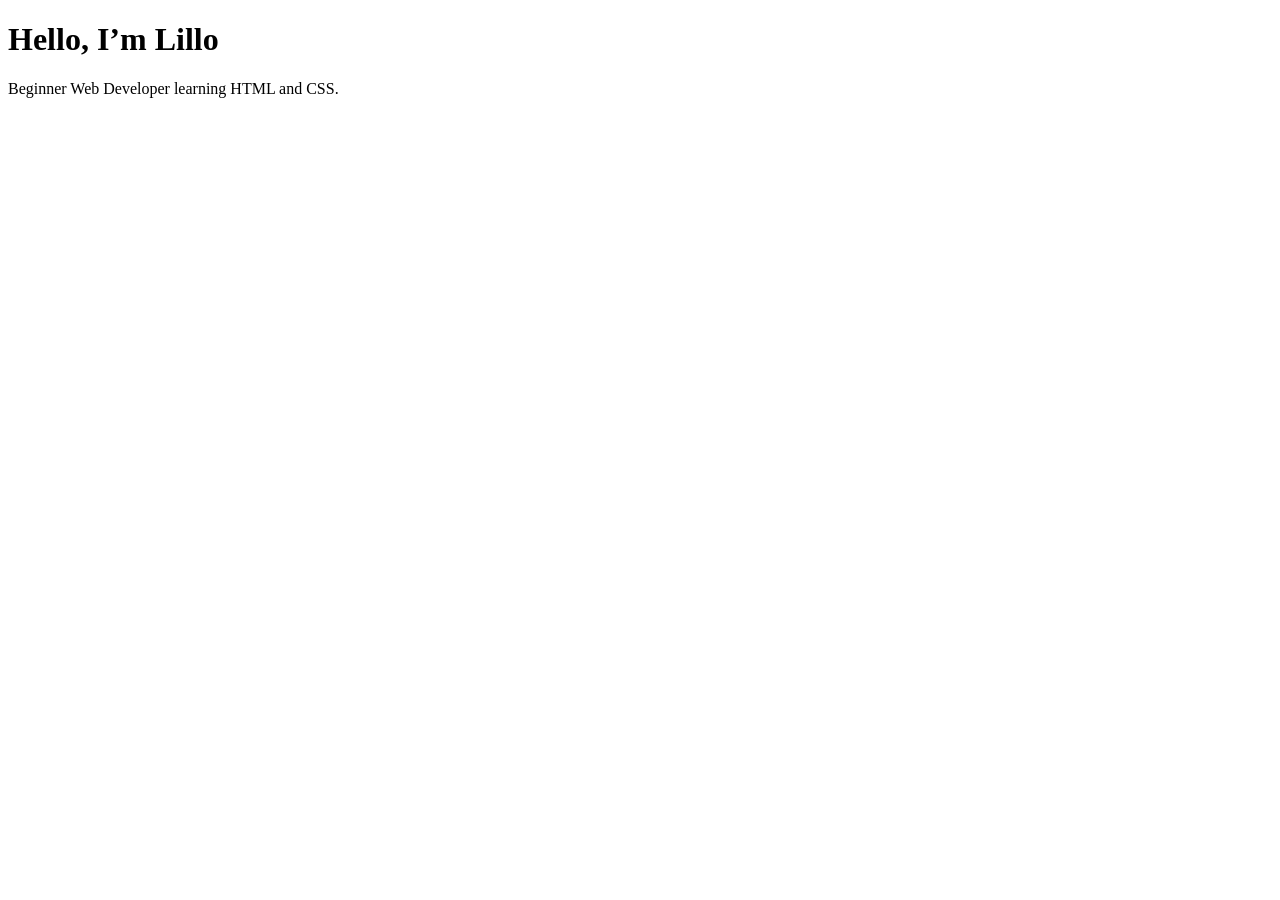
==== index.html @ 6bd08ef8 "Create index.html" ====
<!DOCTYPE html>
<html lang="en">
<head>
  <meta charset="UTF-8">
  <title>Lillo Nombida | Portfolio</title>
</head>
<body>
  <h1>Hello, I’m Lillo</h1>
  <p>Beginner Web Developer learning HTML and CSS.</p>
</body>
</html>
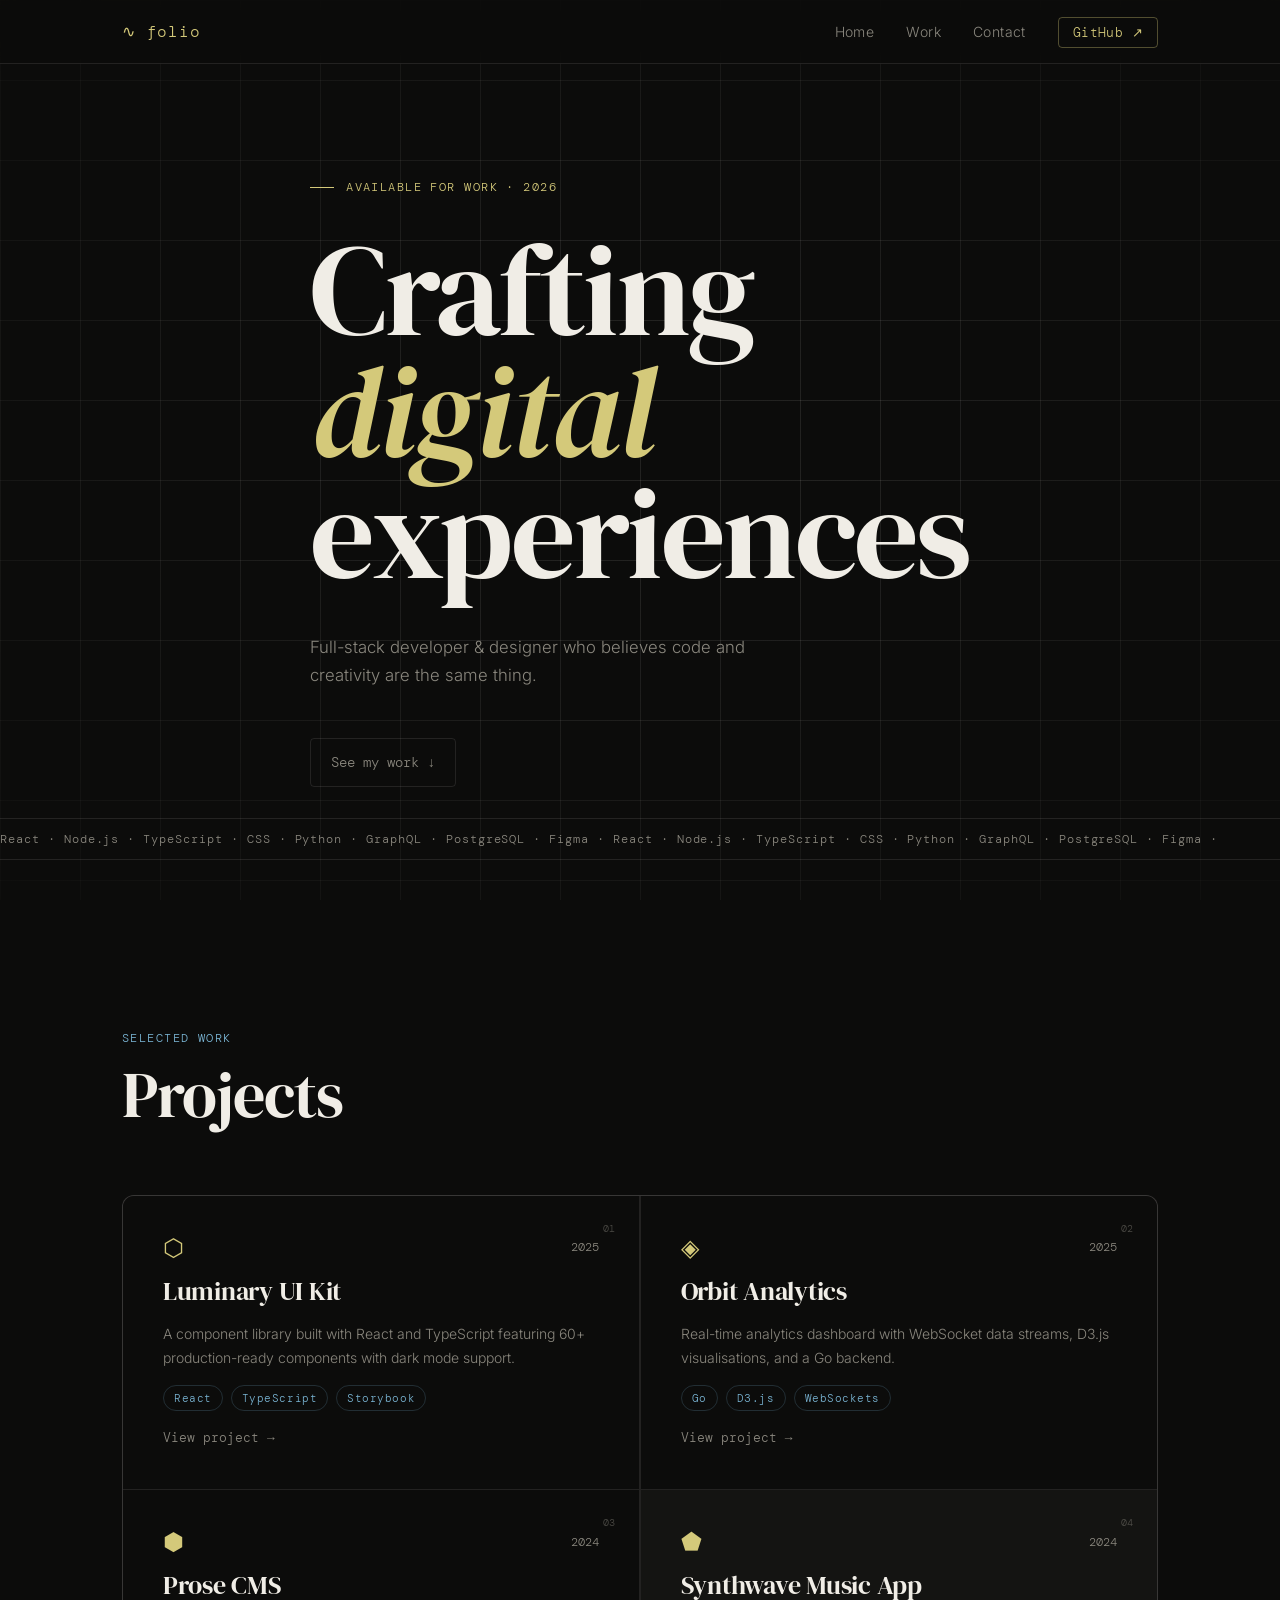
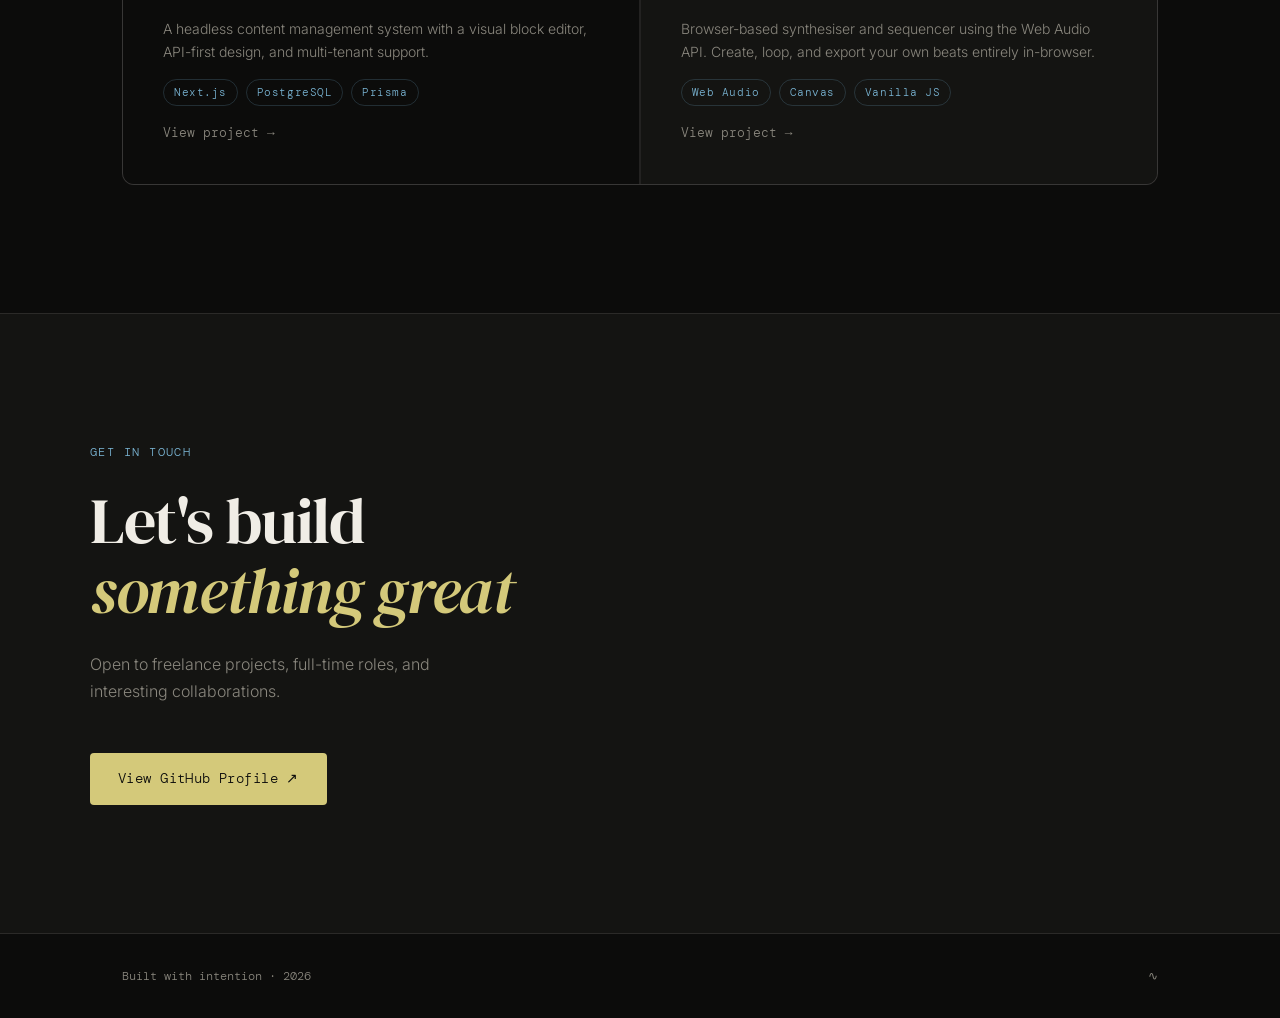
==== commit a0104be4: "Add files via upload" ====
--- a/index.html
+++ b/index.html
@@ -1,11 +1,127 @@
 <!DOCTYPE html>
 <html lang="en">
 <head>
-  <meta charset="UTF-8">
-  <title>Lillo Nombida | Portfolio</title>
+  <meta charset="UTF-8" />
+  <meta name="viewport" content="width=device-width, initial-scale=1.0" />
+  <title>Dev Portfolio</title>
+  <link rel="stylesheet" href="style.css" />
+  <link rel="preconnect" href="https://fonts.googleapis.com" />
+  <link rel="preconnect" href="https://fonts.gstatic.com" crossorigin />
+  <link href="https://fonts.googleapis.com/css2?family=DM+Serif+Display:ital@0;1&family=DM+Mono:wght@400;500&family=Inter:wght@300;400;500&display=swap" rel="stylesheet" />
 </head>
 <body>
-  <h1>Hello, I’m Lillo</h1>
-  <p>Beginner Web Developer learning HTML and CSS.</p>
+
+  <!-- NAVBAR -->
+  <nav id="navbar">
+    <div class="nav-inner">
+      <span class="nav-logo">∿ folio</span>
+      <ul class="nav-links">
+        <li><a href="#welcome-section">Home</a></li>
+        <li><a href="#project-section">Work</a></li>
+        <li><a href="#contact-section">Contact</a></li>
+        <li>
+          <a id="profile-link" href="https://github.com" target="_blank" rel="noopener noreferrer" class="nav-cta">GitHub ↗</a>
+        </li>
+      </ul>
+    </div>
+  </nav>
+
+  <!-- WELCOME SECTION -->
+  <section id="welcome-section">
+    <div class="welcome-inner">
+      <div class="welcome-label">Available for work · 2026</div>
+      <h1>
+        Crafting<br />
+        <em>digital</em><br />
+        experiences
+      </h1>
+      <p class="welcome-sub">Full-stack developer & designer who believes code and creativity are the same thing.</p>
+      <a href="#project-section" class="scroll-cta">See my work <span class="arrow">↓</span></a>
+    </div>
+    <div class="welcome-marquee" aria-hidden="true">
+      <span>React · Node.js · TypeScript · CSS · Python · GraphQL · PostgreSQL · Figma · React · Node.js · TypeScript · CSS · Python · GraphQL · PostgreSQL · Figma ·</span>
+    </div>
+  </section>
+
+  <!-- PROJECTS SECTION -->
+  <section id="project-section">
+    <div class="section-header">
+      <span class="section-label">Selected Work</span>
+      <h2>Projects</h2>
+    </div>
+
+    <div class="projects-grid">
+
+      <a href="https://github.com" target="_blank" rel="noopener noreferrer" class="project-tile" data-index="01">
+        <div class="project-tile-top">
+          <div class="project-icon">⬡</div>
+          <span class="project-year">2025</span>
+        </div>
+        <h3 class="project-title">Luminary UI Kit</h3>
+        <p class="project-desc">A component library built with React and TypeScript featuring 60+ production-ready components with dark mode support.</p>
+        <div class="project-tags">
+          <span>React</span><span>TypeScript</span><span>Storybook</span>
+        </div>
+        <span class="project-link">View project →</span>
+      </a>
+
+      <a href="https://github.com" target="_blank" rel="noopener noreferrer" class="project-tile" data-index="02">
+        <div class="project-tile-top">
+          <div class="project-icon">◈</div>
+          <span class="project-year">2025</span>
+        </div>
+        <h3 class="project-title">Orbit Analytics</h3>
+        <p class="project-desc">Real-time analytics dashboard with WebSocket data streams, D3.js visualisations, and a Go backend.</p>
+        <div class="project-tags">
+          <span>Go</span><span>D3.js</span><span>WebSockets</span>
+        </div>
+        <span class="project-link">View project →</span>
+      </a>
+
+      <a href="https://github.com" target="_blank" rel="noopener noreferrer" class="project-tile" data-index="03">
+        <div class="project-tile-top">
+          <div class="project-icon">⬢</div>
+          <span class="project-year">2024</span>
+        </div>
+        <h3 class="project-title">Prose CMS</h3>
+        <p class="project-desc">A headless content management system with a visual block editor, API-first design, and multi-tenant support.</p>
+        <div class="project-tags">
+          <span>Next.js</span><span>PostgreSQL</span><span>Prisma</span>
+        </div>
+        <span class="project-link">View project →</span>
+      </a>
+
+      <a href="https://github.com" target="_blank" rel="noopener noreferrer" class="project-tile featured" data-index="04">
+        <div class="project-tile-top">
+          <div class="project-icon">⬟</div>
+          <span class="project-year">2024</span>
+        </div>
+        <h3 class="project-title">Synthwave Music App</h3>
+        <p class="project-desc">Browser-based synthesiser and sequencer using the Web Audio API. Create, loop, and export your own beats entirely in-browser.</p>
+        <div class="project-tags">
+          <span>Web Audio</span><span>Canvas</span><span>Vanilla JS</span>
+        </div>
+        <span class="project-link">View project →</span>
+      </a>
+
+    </div>
+  </section>
+
+  <!-- CONTACT SECTION -->
+  <section id="contact-section">
+    <div class="contact-inner">
+      <span class="section-label">Get in touch</span>
+      <h2>Let's build<br /><em>something great</em></h2>
+      <p>Open to freelance projects, full-time roles, and interesting collaborations.</p>
+      <a id="profile-link-contact" href="https://github.com" target="_blank" rel="noopener noreferrer" class="contact-btn">View GitHub Profile ↗</a>
+    </div>
+  </section>
+
+  <footer>
+    <span>Built with intention · 2026</span>
+    <span>∿</span>
+  </footer>
+
+  <script src="script.js"></script>
 </body>
 </html>
--- a/style.css
+++ b/style.css
@@ -0,0 +1,495 @@
+/* =============================================
+   RESET & BASE
+   ============================================= */
+*, *::before, *::after {
+  box-sizing: border-box;
+  margin: 0;
+  padding: 0;
+}
+
+:root {
+  --bg: #0c0c0b;
+  --bg2: #141412;
+  --bg3: #1c1c19;
+  --text: #f0ede6;
+  --text-muted: #8a877e;
+  --accent: #d4c97a;
+  --accent2: #7ab5d4;
+  --border: rgba(240, 237, 230, 0.1);
+  --font-display: 'DM Serif Display', Georgia, serif;
+  --font-body: 'Inter', sans-serif;
+  --font-mono: 'DM Mono', monospace;
+  --nav-h: 64px;
+  --radius: 4px;
+  --radius-lg: 12px;
+  --transition: 0.25s cubic-bezier(0.4, 0, 0.2, 1);
+}
+
+html {
+  scroll-behavior: smooth;
+  font-size: 16px;
+}
+
+body {
+  background: var(--bg);
+  color: var(--text);
+  font-family: var(--font-body);
+  font-weight: 300;
+  line-height: 1.7;
+  overflow-x: hidden;
+}
+
+/* =============================================
+   NAVBAR
+   ============================================= */
+#navbar {
+  position: fixed;
+  top: 0;
+  left: 0;
+  right: 0;
+  z-index: 100;
+  height: var(--nav-h);
+  background: rgba(12, 12, 11, 0.85);
+  backdrop-filter: blur(12px);
+  -webkit-backdrop-filter: blur(12px);
+  border-bottom: 1px solid var(--border);
+}
+
+.nav-inner {
+  max-width: 1100px;
+  margin: 0 auto;
+  height: 100%;
+  padding: 0 2rem;
+  display: flex;
+  align-items: center;
+  justify-content: space-between;
+}
+
+.nav-logo {
+  font-family: var(--font-mono);
+  font-size: 1rem;
+  color: var(--accent);
+  letter-spacing: 0.05em;
+}
+
+.nav-links {
+  list-style: none;
+  display: flex;
+  align-items: center;
+  gap: 2rem;
+}
+
+.nav-links a {
+  color: var(--text-muted);
+  text-decoration: none;
+  font-size: 0.875rem;
+  letter-spacing: 0.03em;
+  transition: color var(--transition);
+}
+
+.nav-links a:hover {
+  color: var(--text);
+}
+
+.nav-cta {
+  font-family: var(--font-mono);
+  font-size: 0.8rem !important;
+  color: var(--accent) !important;
+  border: 1px solid rgba(212, 201, 122, 0.35);
+  padding: 6px 14px;
+  border-radius: var(--radius);
+  transition: background var(--transition), color var(--transition) !important;
+}
+
+.nav-cta:hover {
+  background: rgba(212, 201, 122, 0.1);
+  color: var(--accent) !important;
+}
+
+/* =============================================
+   WELCOME SECTION
+   ============================================= */
+#welcome-section {
+  min-height: 100vh;
+  height: 100vh;
+  display: flex;
+  flex-direction: column;
+  justify-content: center;
+  position: relative;
+  overflow: hidden;
+  padding-top: var(--nav-h);
+}
+
+/* Subtle grid background */
+#welcome-section::before {
+  content: '';
+  position: absolute;
+  inset: 0;
+  background-image:
+    linear-gradient(var(--border) 1px, transparent 1px),
+    linear-gradient(90deg, var(--border) 1px, transparent 1px);
+  background-size: 80px 80px;
+  mask-image: radial-gradient(ellipse 80% 80% at 50% 50%, black 20%, transparent 100%);
+  pointer-events: none;
+}
+
+.welcome-inner {
+  max-width: 1100px;
+  margin: 0 auto;
+  padding: 0 2rem;
+  position: relative;
+  z-index: 1;
+}
+
+.welcome-label {
+  font-family: var(--font-mono);
+  font-size: 0.75rem;
+  color: var(--accent);
+  letter-spacing: 0.12em;
+  text-transform: uppercase;
+  margin-bottom: 2rem;
+  display: flex;
+  align-items: center;
+  gap: 0.75rem;
+}
+
+.welcome-label::before {
+  content: '';
+  display: inline-block;
+  width: 24px;
+  height: 1px;
+  background: var(--accent);
+}
+
+#welcome-section h1 {
+  font-family: var(--font-display);
+  font-size: clamp(4rem, 10vw, 9rem);
+  line-height: 0.95;
+  font-weight: 400;
+  letter-spacing: -0.02em;
+  color: var(--text);
+  margin-bottom: 2.5rem;
+}
+
+#welcome-section h1 em {
+  font-style: italic;
+  color: var(--accent);
+}
+
+.welcome-sub {
+  max-width: 480px;
+  font-size: 1.05rem;
+  color: var(--text-muted);
+  line-height: 1.65;
+  margin-bottom: 3rem;
+}
+
+.scroll-cta {
+  display: inline-flex;
+  align-items: center;
+  gap: 0.5rem;
+  font-family: var(--font-mono);
+  font-size: 0.85rem;
+  color: var(--text-muted);
+  text-decoration: none;
+  border: 1px solid var(--border);
+  padding: 12px 20px;
+  border-radius: var(--radius);
+  transition: color var(--transition), border-color var(--transition);
+}
+
+.scroll-cta:hover {
+  color: var(--text);
+  border-color: rgba(240, 237, 230, 0.25);
+}
+
+.scroll-cta .arrow {
+  animation: bob 1.8s ease-in-out infinite;
+}
+
+@keyframes bob {
+  0%, 100% { transform: translateY(0); }
+  50% { transform: translateY(4px); }
+}
+
+/* Marquee */
+.welcome-marquee {
+  position: absolute;
+  bottom: 2.5rem;
+  left: 0;
+  right: 0;
+  overflow: hidden;
+  border-top: 1px solid var(--border);
+  border-bottom: 1px solid var(--border);
+  padding: 10px 0;
+}
+
+.welcome-marquee span {
+  display: block;
+  white-space: nowrap;
+  font-family: var(--font-mono);
+  font-size: 0.75rem;
+  color: var(--text-muted);
+  letter-spacing: 0.08em;
+  animation: marquee 28s linear infinite;
+}
+
+@keyframes marquee {
+  0% { transform: translateX(0); }
+  100% { transform: translateX(-50%); }
+}
+
+/* =============================================
+   PROJECTS SECTION
+   ============================================= */
+#project-section {
+  padding: 8rem 2rem;
+  max-width: 1100px;
+  margin: 0 auto;
+}
+
+.section-header {
+  margin-bottom: 4rem;
+}
+
+.section-label {
+  font-family: var(--font-mono);
+  font-size: 0.75rem;
+  color: var(--accent2);
+  letter-spacing: 0.12em;
+  text-transform: uppercase;
+  display: block;
+  margin-bottom: 0.75rem;
+}
+
+.section-header h2,
+.contact-inner h2 {
+  font-family: var(--font-display);
+  font-size: clamp(2.5rem, 5vw, 4rem);
+  font-weight: 400;
+  line-height: 1.1;
+  letter-spacing: -0.02em;
+}
+
+.contact-inner h2 em {
+  font-style: italic;
+  color: var(--accent);
+}
+
+/* Projects grid */
+.projects-grid {
+  display: grid;
+  grid-template-columns: repeat(2, 1fr);
+  gap: 1.5px;
+  background: var(--border);
+  border: 1.5px solid var(--border);
+  border-radius: var(--radius-lg);
+  overflow: hidden;
+}
+
+.project-tile {
+  display: flex;
+  flex-direction: column;
+  gap: 1rem;
+  padding: 2.5rem;
+  background: var(--bg);
+  text-decoration: none;
+  color: var(--text);
+  position: relative;
+  transition: background var(--transition);
+  cursor: pointer;
+}
+
+.project-tile:hover {
+  background: var(--bg2);
+}
+
+.project-tile.featured {
+  background: var(--bg2);
+}
+
+.project-tile::before {
+  content: attr(data-index);
+  position: absolute;
+  top: 1.5rem;
+  right: 1.5rem;
+  font-family: var(--font-mono);
+  font-size: 0.65rem;
+  color: var(--text-muted);
+  opacity: 0.5;
+}
+
+.project-tile-top {
+  display: flex;
+  align-items: center;
+  justify-content: space-between;
+}
+
+.project-icon {
+  font-size: 1.5rem;
+  color: var(--accent);
+  line-height: 1;
+}
+
+.project-year {
+  font-family: var(--font-mono);
+  font-size: 0.72rem;
+  color: var(--text-muted);
+}
+
+.project-title {
+  font-family: var(--font-display);
+  font-size: 1.6rem;
+  font-weight: 400;
+  line-height: 1.2;
+  letter-spacing: -0.01em;
+}
+
+.project-desc {
+  font-size: 0.875rem;
+  color: var(--text-muted);
+  line-height: 1.65;
+  flex: 1;
+}
+
+.project-tags {
+  display: flex;
+  flex-wrap: wrap;
+  gap: 0.5rem;
+}
+
+.project-tags span {
+  font-family: var(--font-mono);
+  font-size: 0.68rem;
+  color: var(--accent2);
+  border: 1px solid rgba(122, 181, 212, 0.2);
+  padding: 3px 10px;
+  border-radius: 100px;
+  letter-spacing: 0.05em;
+}
+
+.project-link {
+  font-family: var(--font-mono);
+  font-size: 0.8rem;
+  color: var(--text-muted);
+  margin-top: auto;
+  transition: color var(--transition);
+}
+
+.project-tile:hover .project-link {
+  color: var(--accent);
+}
+
+/* =============================================
+   CONTACT SECTION
+   ============================================= */
+#contact-section {
+  background: var(--bg2);
+  border-top: 1px solid var(--border);
+  border-bottom: 1px solid var(--border);
+  padding: 8rem 2rem;
+}
+
+.contact-inner {
+  max-width: 1100px;
+  margin: 0 auto;
+}
+
+.contact-inner .section-label {
+  margin-bottom: 1.5rem;
+}
+
+.contact-inner h2 {
+  margin-bottom: 1.5rem;
+}
+
+.contact-inner p {
+  font-size: 1rem;
+  color: var(--text-muted);
+  max-width: 400px;
+  margin-bottom: 3rem;
+}
+
+.contact-btn {
+  display: inline-block;
+  font-family: var(--font-mono);
+  font-size: 0.875rem;
+  color: var(--bg);
+  background: var(--accent);
+  text-decoration: none;
+  padding: 14px 28px;
+  border-radius: var(--radius);
+  letter-spacing: 0.03em;
+  transition: opacity var(--transition), transform var(--transition);
+}
+
+.contact-btn:hover {
+  opacity: 0.88;
+  transform: translateY(-1px);
+}
+
+/* =============================================
+   FOOTER
+   ============================================= */
+footer {
+  padding: 2rem;
+  display: flex;
+  align-items: center;
+  justify-content: space-between;
+  max-width: 1100px;
+  margin: 0 auto;
+  font-family: var(--font-mono);
+  font-size: 0.75rem;
+  color: var(--text-muted);
+}
+
+/* =============================================
+   MEDIA QUERIES
+   ============================================= */
+@media (max-width: 768px) {
+  .nav-links {
+    gap: 1rem;
+  }
+
+  .nav-links li:not(:last-child) {
+    display: none;
+  }
+
+  #welcome-section h1 {
+    font-size: clamp(3rem, 15vw, 5rem);
+  }
+
+  .projects-grid {
+    grid-template-columns: 1fr;
+  }
+
+  .project-tile {
+    padding: 2rem;
+  }
+
+  #project-section {
+    padding: 5rem 1.5rem;
+  }
+
+  #contact-section {
+    padding: 5rem 1.5rem;
+  }
+
+  footer {
+    padding: 1.5rem;
+  }
+}
+
+@media (max-width: 480px) {
+  .welcome-inner {
+    padding: 0 1.25rem;
+  }
+
+  #welcome-section h1 {
+    font-size: 3.2rem;
+  }
+
+  .welcome-sub {
+    font-size: 0.95rem;
+  }
+}
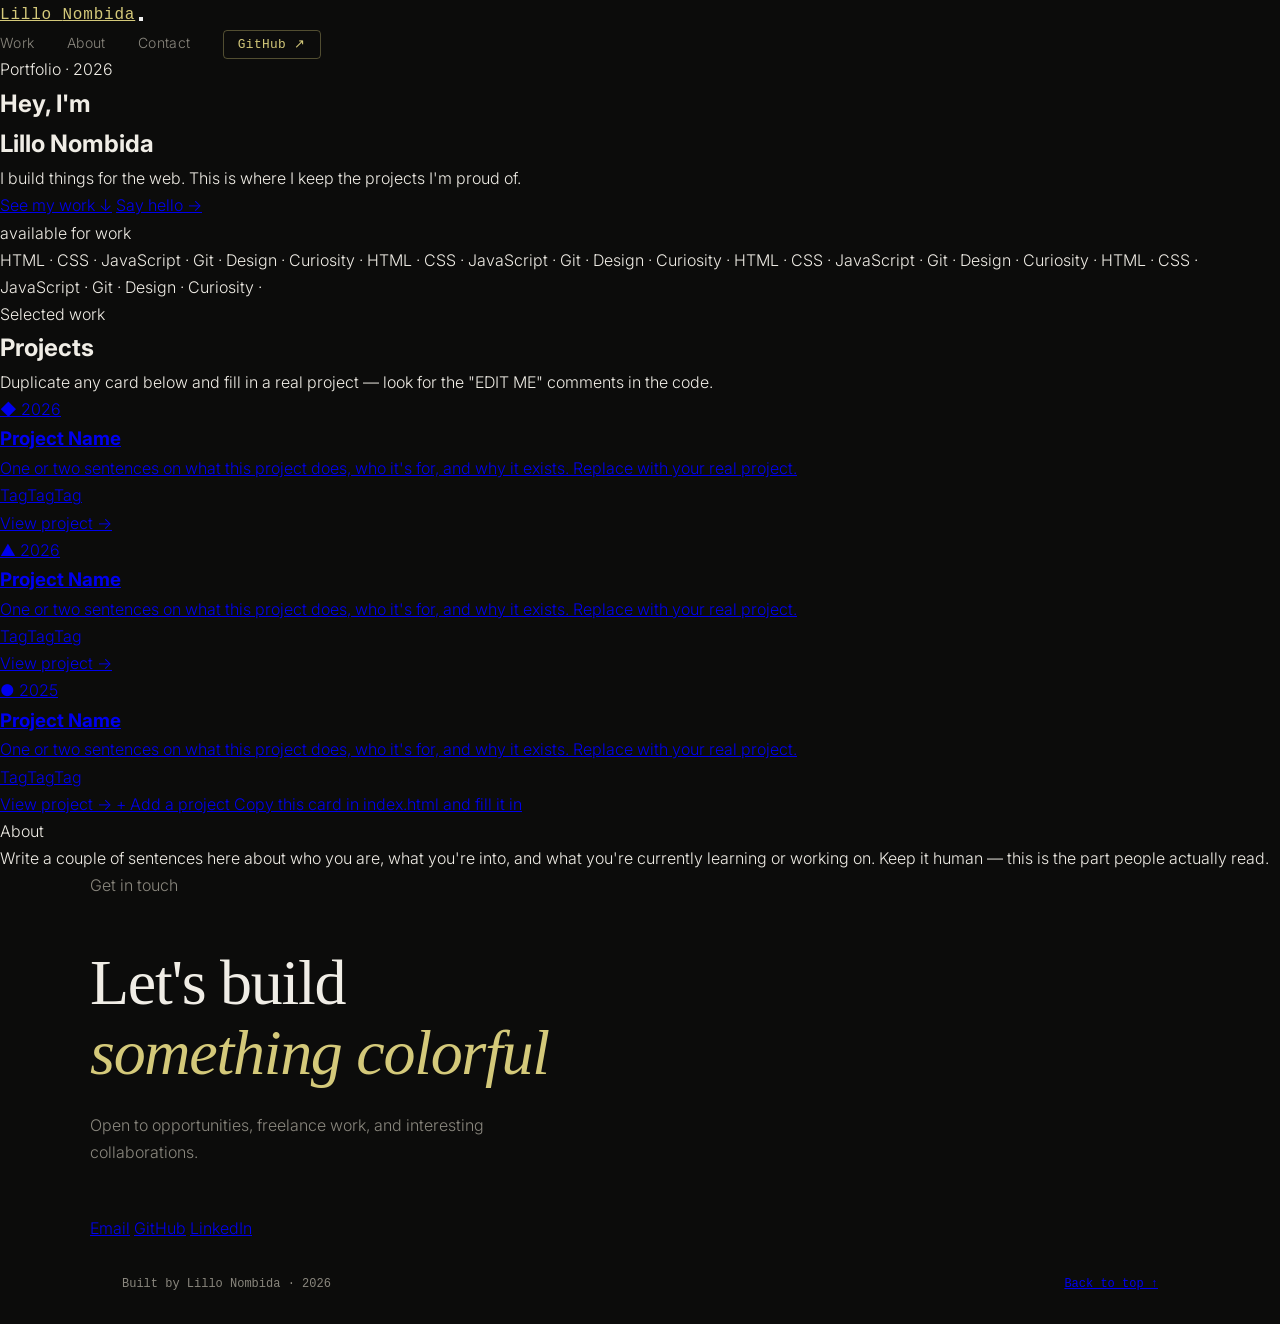
==== commit 0ee827e1: "Add files via upload" ====
--- a/index.html
+++ b/index.html
@@ -1,127 +1,149 @@
 <!DOCTYPE html>
 <html lang="en">
 <head>
-  <meta charset="UTF-8" />
-  <meta name="viewport" content="width=device-width, initial-scale=1.0" />
-  <title>Dev Portfolio</title>
-  <link rel="stylesheet" href="style.css" />
-  <link rel="preconnect" href="https://fonts.googleapis.com" />
-  <link rel="preconnect" href="https://fonts.gstatic.com" crossorigin />
-  <link href="https://fonts.googleapis.com/css2?family=DM+Serif+Display:ital@0;1&family=DM+Mono:wght@400;500&family=Inter:wght@300;400;500&display=swap" rel="stylesheet" />
+<meta charset="UTF-8" />
+<meta name="viewport" content="width=device-width, initial-scale=1.0" />
+<title>Lillo Nombida</title>
+<meta name="description" content="Lillo Nombida — developer portfolio." />
+<link rel="stylesheet" href="style.css" />
+<link rel="preconnect" href="https://fonts.googleapis.com" />
+<link rel="preconnect" href="https://fonts.gstatic.com" crossorigin />
+<link href="https://fonts.googleapis.com/css2?family=Space+Grotesk:wght@500;700&family=Inter:wght@400;500;600&family=IBM+Plex+Mono:wght@400;500&display=swap" rel="stylesheet" />
 </head>
 <body>
 
-  <!-- NAVBAR -->
-  <nav id="navbar">
-    <div class="nav-inner">
-      <span class="nav-logo">∿ folio</span>
-      <ul class="nav-links">
-        <li><a href="#welcome-section">Home</a></li>
-        <li><a href="#project-section">Work</a></li>
-        <li><a href="#contact-section">Contact</a></li>
-        <li>
-          <a id="profile-link" href="https://github.com" target="_blank" rel="noopener noreferrer" class="nav-cta">GitHub ↗</a>
-        </li>
-      </ul>
+<!-- NAVBAR -->
+<header class="nav-wrap">
+  <nav class="nav-pill">
+    <a href="#top" class="nav-logo">Lillo <span>Nombida</span></a>
+    <button class="nav-toggle" id="navToggle" aria-expanded="false" aria-controls="navLinks" aria-label="Toggle menu">
+      <span></span><span></span><span></span>
+    </button>
+    <ul class="nav-links" id="navLinks">
+      <li><a href="#work">Work</a></li>
+      <li><a href="#about">About</a></li>
+      <li><a href="#contact">Contact</a></li>
+      <!-- EDIT ME: replace with your GitHub profile URL if different -->
+      <li><a href="https://github.com/lillonombida-stack" target="_blank" rel="noopener noreferrer" class="nav-cta">GitHub ↗</a></li>
+    </ul>
+  </nav>
+</header>
+
+<!-- HERO -->
+<section id="top" class="hero">
+  <div class="hero-inner">
+    <p class="eyebrow">Portfolio · 2026</p>
+    <h1 class="hero-title">
+      Hey, I'm<br />
+      <span class="chroma" aria-label="Lillo Nombida">
+        <span>L</span><span>i</span><span>l</span><span>l</span><span>o</span><span>&nbsp;</span><span>N</span><span>o</span><span>m</span><span>b</span><span>i</span><span>d</span><span>a</span>
+      </span>
+    </h1>
+    <!-- EDIT ME: swap this for your own one-line pitch -->
+    <p class="hero-sub">I build things for the web. This is where I keep the projects I'm proud of.</p>
+    <div class="hero-actions">
+      <a href="#work" class="btn btn-ink">See my work <span class="arrow">↓</span></a>
+      <a href="#contact" class="btn btn-outline">Say hello <span class="arrow">→</span></a>
     </div>
-  </nav>
+    <div class="hero-badge" aria-hidden="true">available for work</div>
+  </div>
+</section>
 
-  <!-- WELCOME SECTION -->
-  <section id="welcome-section">
-    <div class="welcome-inner">
-      <div class="welcome-label">Available for work · 2026</div>
-      <h1>
-        Crafting<br />
-        <em>digital</em><br />
-        experiences
-      </h1>
-      <p class="welcome-sub">Full-stack developer & designer who believes code and creativity are the same thing.</p>
-      <a href="#project-section" class="scroll-cta">See my work <span class="arrow">↓</span></a>
+<!-- MARQUEE -->
+<div class="marquee" aria-hidden="true">
+  <div class="marquee-track">
+    <!-- EDIT ME: replace with your real stack -->
+    <span>HTML · CSS · JavaScript · Git · Design · Curiosity · HTML · CSS · JavaScript · Git · Design · Curiosity ·</span>
+    <span>HTML · CSS · JavaScript · Git · Design · Curiosity · HTML · CSS · JavaScript · Git · Design · Curiosity ·</span>
+  </div>
+</div>
+
+<!-- WORK -->
+<section id="work" class="work">
+  <div class="section-head">
+    <p class="eyebrow">Selected work</p>
+    <h2>Projects</h2>
+    <p class="section-note">Duplicate any card below and fill in a real project — look for the "EDIT ME" comments in the code.</p>
+  </div>
+
+  <div class="card-grid">
+
+    <!-- EDIT ME: Project 1 — replace title, description, tags, and link -->
+    <a href="#" target="_blank" rel="noopener noreferrer" class="card card-pink">
+      <div class="card-top">
+        <span class="card-icon">◆</span>
+        <span class="card-year">2026</span>
+      </div>
+      <h3 class="card-title">Project Name</h3>
+      <p class="card-desc">One or two sentences on what this project does, who it's for, and why it exists. Replace with your real project.</p>
+      <div class="card-tags"><span>Tag</span><span>Tag</span><span>Tag</span></div>
+      <span class="card-link">View project →</span>
+    </a>
+
+    <!-- EDIT ME: Project 2 -->
+    <a href="#" target="_blank" rel="noopener noreferrer" class="card card-blue">
+      <div class="card-top">
+        <span class="card-icon">▲</span>
+        <span class="card-year">2026</span>
+      </div>
+      <h3 class="card-title">Project Name</h3>
+      <p class="card-desc">One or two sentences on what this project does, who it's for, and why it exists. Replace with your real project.</p>
+      <div class="card-tags"><span>Tag</span><span>Tag</span><span>Tag</span></div>
+      <span class="card-link">View project →</span>
+    </a>
+
+    <!-- EDIT ME: Project 3 -->
+    <a href="#" target="_blank" rel="noopener noreferrer" class="card card-yellow">
+      <div class="card-top">
+        <span class="card-icon">●</span>
+        <span class="card-year">2025</span>
+      </div>
+      <h3 class="card-title">Project Name</h3>
+      <p class="card-desc">One or two sentences on what this project does, who it's for, and why it exists. Replace with your real project.</p>
+      <div class="card-tags"><span>Tag</span><span>Tag</span><span>Tag</span></div>
+      <span class="card-link">View project →</span>
+    </a>
+
+    <!-- Ghost card: copy this block to add a fourth (or fifth) project -->
+    <a href="#" class="card card-ghost">
+      <span class="card-plus">+</span>
+      <span class="card-ghost-text">Add a project</span>
+      <span class="card-ghost-sub">Copy this card in index.html and fill it in</span>
+    </a>
+
+  </div>
+</section>
+
+<!-- ABOUT -->
+<section id="about" class="about">
+  <div class="about-inner">
+    <p class="eyebrow">About</p>
+    <!-- EDIT ME: a short bio, 2–4 sentences, in your own voice -->
+    <p class="about-text">Write a couple of sentences here about who you are, what you're into, and what you're currently learning or working on. Keep it human — this is the part people actually read.</p>
+  </div>
+</section>
+
+<!-- CONTACT -->
+<section id="contact" class="contact">
+  <div class="contact-inner">
+    <p class="eyebrow eyebrow-light">Get in touch</p>
+    <h2>Let's build<br /><em>something colorful</em></h2>
+    <p class="contact-sub">Open to opportunities, freelance work, and interesting collaborations.</p>
+    <div class="contact-links">
+      <!-- EDIT ME: replace with your real email -->
+      <a href="mailto:lillononkonyana36@gmail.com" class="pill">Email</a>
+      <a href="https://github.com/lillonombida-stack" target="_blank" rel="noopener noreferrer" class="pill">GitHub</a>
+      <!-- EDIT ME: add or remove links as needed -->
+      <a href="#" class="pill">LinkedIn</a>
     </div>
-    <div class="welcome-marquee" aria-hidden="true">
-      <span>React · Node.js · TypeScript · CSS · Python · GraphQL · PostgreSQL · Figma · React · Node.js · TypeScript · CSS · Python · GraphQL · PostgreSQL · Figma ·</span>
-    </div>
-  </section>
+  </div>
+</section>
 
-  <!-- PROJECTS SECTION -->
-  <section id="project-section">
-    <div class="section-header">
-      <span class="section-label">Selected Work</span>
-      <h2>Projects</h2>
-    </div>
+<footer class="footer">
+  <span>Built by Lillo Nombida · 2026</span>
+  <a href="#top" class="footer-back">Back to top ↑</a>
+</footer>
 
-    <div class="projects-grid">
-
-      <a href="https://github.com" target="_blank" rel="noopener noreferrer" class="project-tile" data-index="01">
-        <div class="project-tile-top">
-          <div class="project-icon">⬡</div>
-          <span class="project-year">2025</span>
-        </div>
-        <h3 class="project-title">Luminary UI Kit</h3>
-        <p class="project-desc">A component library built with React and TypeScript featuring 60+ production-ready components with dark mode support.</p>
-        <div class="project-tags">
-          <span>React</span><span>TypeScript</span><span>Storybook</span>
-        </div>
-        <span class="project-link">View project →</span>
-      </a>
-
-      <a href="https://github.com" target="_blank" rel="noopener noreferrer" class="project-tile" data-index="02">
-        <div class="project-tile-top">
-          <div class="project-icon">◈</div>
-          <span class="project-year">2025</span>
-        </div>
-        <h3 class="project-title">Orbit Analytics</h3>
-        <p class="project-desc">Real-time analytics dashboard with WebSocket data streams, D3.js visualisations, and a Go backend.</p>
-        <div class="project-tags">
-          <span>Go</span><span>D3.js</span><span>WebSockets</span>
-        </div>
-        <span class="project-link">View project →</span>
-      </a>
-
-      <a href="https://github.com" target="_blank" rel="noopener noreferrer" class="project-tile" data-index="03">
-        <div class="project-tile-top">
-          <div class="project-icon">⬢</div>
-          <span class="project-year">2024</span>
-        </div>
-        <h3 class="project-title">Prose CMS</h3>
-        <p class="project-desc">A headless content management system with a visual block editor, API-first design, and multi-tenant support.</p>
-        <div class="project-tags">
-          <span>Next.js</span><span>PostgreSQL</span><span>Prisma</span>
-        </div>
-        <span class="project-link">View project →</span>
-      </a>
-
-      <a href="https://github.com" target="_blank" rel="noopener noreferrer" class="project-tile featured" data-index="04">
-        <div class="project-tile-top">
-          <div class="project-icon">⬟</div>
-          <span class="project-year">2024</span>
-        </div>
-        <h3 class="project-title">Synthwave Music App</h3>
-        <p class="project-desc">Browser-based synthesiser and sequencer using the Web Audio API. Create, loop, and export your own beats entirely in-browser.</p>
-        <div class="project-tags">
-          <span>Web Audio</span><span>Canvas</span><span>Vanilla JS</span>
-        </div>
-        <span class="project-link">View project →</span>
-      </a>
-
-    </div>
-  </section>
-
-  <!-- CONTACT SECTION -->
-  <section id="contact-section">
-    <div class="contact-inner">
-      <span class="section-label">Get in touch</span>
-      <h2>Let's build<br /><em>something great</em></h2>
-      <p>Open to freelance projects, full-time roles, and interesting collaborations.</p>
-      <a id="profile-link-contact" href="https://github.com" target="_blank" rel="noopener noreferrer" class="contact-btn">View GitHub Profile ↗</a>
-    </div>
-  </section>
-
-  <footer>
-    <span>Built with intention · 2026</span>
-    <span>∿</span>
-  </footer>
-
-  <script src="script.js"></script>
+<script src="script.js"></script>
 </body>
 </html>
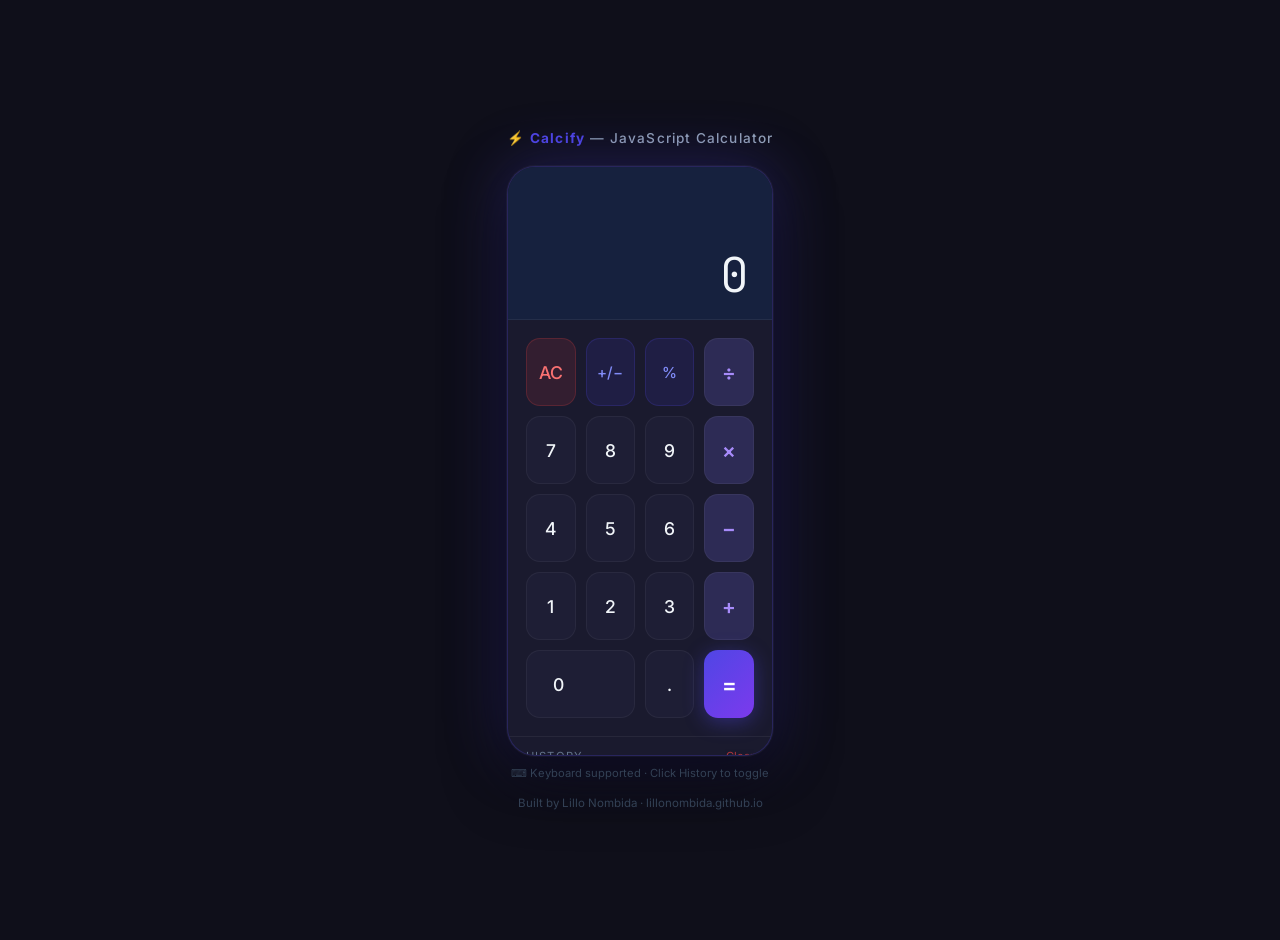
==== commit ad65de50: "Add files via upload" ====
--- a/index.html
+++ b/index.html
@@ -1,149 +1,551 @@
 <!DOCTYPE html>
 <html lang="en">
 <head>
-<meta charset="UTF-8" />
-<meta name="viewport" content="width=device-width, initial-scale=1.0" />
-<title>Lillo Nombida</title>
-<meta name="description" content="Lillo Nombida — developer portfolio." />
-<link rel="stylesheet" href="style.css" />
-<link rel="preconnect" href="https://fonts.googleapis.com" />
-<link rel="preconnect" href="https://fonts.gstatic.com" crossorigin />
-<link href="https://fonts.googleapis.com/css2?family=Space+Grotesk:wght@500;700&family=Inter:wght@400;500;600&family=IBM+Plex+Mono:wght@400;500&display=swap" rel="stylesheet" />
+  <meta charset="UTF-8"/>
+  <meta name="viewport" content="width=device-width, initial-scale=1.0"/>
+  <title>Calcify — JavaScript Calculator</title>
+  <link href="https://fonts.googleapis.com/css2?family=Inter:wght@300;400;500;600;700&family=JetBrains+Mono:wght@300;400;500&display=swap" rel="stylesheet"/>
+  <style>
+    *, *::before, *::after { box-sizing: border-box; margin: 0; padding: 0; }
+
+    :root {
+      --bg:          #0f0f1a;
+      --surface:     #1a1a2e;
+      --surface2:    #16213e;
+      --accent:      #4f46e5;
+      --accent2:     #7c3aed;
+      --accent-glow: rgba(79,70,229,0.35);
+      --op-bg:       #2d2b55;
+      --op-hover:    #3d3b75;
+      --num-bg:      #1e1e35;
+      --num-hover:   #2a2a4a;
+      --eq-bg:       linear-gradient(135deg, #4f46e5, #7c3aed);
+      --text:        #f1f5f9;
+      --text-dim:    #94a3b8;
+      --text-history:#64748b;
+      --red:         #ef4444;
+      --radius:      16px;
+      --btn-radius:  14px;
+    }
+
+    html, body {
+      min-height: 100vh;
+      background: var(--bg);
+      display: flex;
+      flex-direction: column;
+      align-items: center;
+      justify-content: center;
+      font-family: 'Inter', sans-serif;
+      padding: 20px 16px;
+    }
+
+    /* ── BRAND ── */
+    .brand {
+      font-size: 0.85rem;
+      color: var(--text-dim);
+      letter-spacing: 0.08em;
+      margin-bottom: 20px;
+      font-weight: 500;
+    }
+
+    .brand strong { color: var(--accent); }
+
+    /* ── SHELL ── */
+    .calc {
+      width: 100%;
+      max-width: 360px;
+      background: var(--surface);
+      border-radius: 28px;
+      border: 1px solid rgba(79,70,229,0.25);
+      box-shadow:
+        0 0 0 1px rgba(255,255,255,0.04),
+        0 24px 60px rgba(0,0,0,0.6),
+        0 0 60px var(--accent-glow);
+      overflow: hidden;
+    }
+
+    /* ── DISPLAY ── */
+    .display {
+      background: var(--surface2);
+      padding: 28px 24px 20px;
+      border-bottom: 1px solid rgba(255,255,255,0.06);
+      min-height: 140px;
+      display: flex;
+      flex-direction: column;
+      justify-content: flex-end;
+    }
+
+    .history {
+      font-family: 'JetBrains Mono', monospace;
+      font-size: 0.8rem;
+      color: var(--text-history);
+      min-height: 20px;
+      text-align: right;
+      margin-bottom: 8px;
+      letter-spacing: 0.02em;
+      overflow: hidden;
+      text-overflow: ellipsis;
+      white-space: nowrap;
+    }
+
+    .expression {
+      font-family: 'JetBrains Mono', monospace;
+      font-size: 0.9rem;
+      color: var(--text-dim);
+      text-align: right;
+      min-height: 22px;
+      margin-bottom: 6px;
+      letter-spacing: 0.02em;
+      overflow: hidden;
+      text-overflow: ellipsis;
+      white-space: nowrap;
+    }
+
+    .main-display {
+      font-family: 'JetBrains Mono', monospace;
+      font-size: 3rem;
+      font-weight: 300;
+      color: var(--text);
+      text-align: right;
+      line-height: 1;
+      letter-spacing: -0.02em;
+      overflow: hidden;
+      text-overflow: ellipsis;
+      white-space: nowrap;
+      transition: font-size 0.1s;
+    }
+
+    .main-display.small  { font-size: 2.2rem; }
+    .main-display.xsmall { font-size: 1.6rem; }
+
+    /* ── BUTTON GRID ── */
+    .buttons {
+      display: grid;
+      grid-template-columns: repeat(4, 1fr);
+      gap: 10px;
+      padding: 18px;
+    }
+
+    .btn {
+      background: var(--num-bg);
+      border: 1px solid rgba(255,255,255,0.05);
+      border-radius: var(--btn-radius);
+      color: var(--text);
+      font-family: 'Inter', sans-serif;
+      font-size: 1.1rem;
+      font-weight: 500;
+      cursor: pointer;
+      padding: 0;
+      height: 68px;
+      display: flex;
+      align-items: center;
+      justify-content: center;
+      transition: background 0.12s, transform 0.08s, box-shadow 0.12s;
+      position: relative;
+      overflow: hidden;
+      user-select: none;
+      -webkit-tap-highlight-color: transparent;
+    }
+
+    .btn::after {
+      content: '';
+      position: absolute;
+      inset: 0;
+      background: rgba(255,255,255,0);
+      transition: background 0.12s;
+      border-radius: inherit;
+    }
+
+    .btn:hover { background: var(--num-hover); }
+    .btn:hover::after { background: rgba(255,255,255,0.04); }
+    .btn:active { transform: scale(0.94); }
+
+    /* Operator buttons */
+    .btn.op {
+      background: var(--op-bg);
+      color: #a78bfa;
+      font-size: 1.3rem;
+      font-weight: 600;
+    }
+    .btn.op:hover { background: var(--op-hover); }
+
+    /* Clear / special */
+    .btn.clear {
+      background: rgba(239,68,68,0.12);
+      color: #f87171;
+      border-color: rgba(239,68,68,0.2);
+    }
+    .btn.clear:hover { background: rgba(239,68,68,0.22); }
+
+    .btn.special {
+      background: rgba(79,70,229,0.12);
+      color: #818cf8;
+      border-color: rgba(79,70,229,0.2);
+      font-size: 0.95rem;
+    }
+    .btn.special:hover { background: rgba(79,70,229,0.22); }
+
+    /* Equals */
+    .btn.eq {
+      background: var(--eq-bg);
+      color: #fff;
+      font-size: 1.4rem;
+      font-weight: 600;
+      border: none;
+      box-shadow: 0 4px 20px rgba(79,70,229,0.4);
+      grid-column: span 1;
+    }
+    .btn.eq:hover { box-shadow: 0 4px 28px rgba(79,70,229,0.6); filter: brightness(1.1); }
+
+    /* Zero spans 2 cols */
+    .btn.zero { grid-column: span 2; justify-content: flex-start; padding-left: 26px; }
+
+    /* Ripple effect */
+    .ripple {
+      position: absolute;
+      border-radius: 50%;
+      background: rgba(255,255,255,0.18);
+      transform: scale(0);
+      animation: ripple 0.4s linear;
+      pointer-events: none;
+    }
+    @keyframes ripple {
+      to { transform: scale(4); opacity: 0; }
+    }
+
+    /* ── HISTORY PANEL ── */
+    .history-panel {
+      border-top: 1px solid rgba(255,255,255,0.06);
+      padding: 0 18px 18px;
+      max-height: 0;
+      overflow: hidden;
+      transition: max-height 0.3s ease;
+    }
+    .history-panel.open { max-height: 200px; }
+
+    .history-title {
+      font-size: 0.7rem;
+      color: var(--text-history);
+      text-transform: uppercase;
+      letter-spacing: 0.1em;
+      padding: 12px 0 8px;
+      display: flex;
+      justify-content: space-between;
+      align-items: center;
+    }
+
+    .history-clear {
+      background: none;
+      border: none;
+      color: var(--red);
+      font-size: 0.7rem;
+      cursor: pointer;
+      font-family: 'Inter', sans-serif;
+      opacity: 0.7;
+      transition: opacity 0.2s;
+    }
+    .history-clear:hover { opacity: 1; }
+
+    .history-list {
+      list-style: none;
+      overflow-y: auto;
+      max-height: 140px;
+      scrollbar-width: thin;
+      scrollbar-color: rgba(255,255,255,0.1) transparent;
+    }
+
+    .history-list li {
+      font-family: 'JetBrains Mono', monospace;
+      font-size: 0.8rem;
+      color: var(--text-history);
+      padding: 5px 0;
+      border-bottom: 1px solid rgba(255,255,255,0.04);
+      cursor: pointer;
+      transition: color 0.15s;
+      text-align: right;
+    }
+    .history-list li:hover { color: var(--text-dim); }
+    .history-list li span { color: var(--text); font-weight: 500; }
+
+    /* ── FOOTER ── */
+    .footer {
+      margin-top: 16px;
+      font-size: 0.72rem;
+      color: #334155;
+      text-align: center;
+    }
+
+    /* ── KEYBOARD HINT ── */
+    .kb-hint {
+      margin-top: 10px;
+      font-size: 0.7rem;
+      color: #334155;
+      text-align: center;
+    }
+
+    @media (max-width: 400px) {
+      .btn { height: 60px; font-size: 1rem; }
+      .main-display { font-size: 2.6rem; }
+    }
+  </style>
 </head>
 <body>
 
-<!-- NAVBAR -->
-<header class="nav-wrap">
-  <nav class="nav-pill">
-    <a href="#top" class="nav-logo">Lillo <span>Nombida</span></a>
-    <button class="nav-toggle" id="navToggle" aria-expanded="false" aria-controls="navLinks" aria-label="Toggle menu">
-      <span></span><span></span><span></span>
-    </button>
-    <ul class="nav-links" id="navLinks">
-      <li><a href="#work">Work</a></li>
-      <li><a href="#about">About</a></li>
-      <li><a href="#contact">Contact</a></li>
-      <!-- EDIT ME: replace with your GitHub profile URL if different -->
-      <li><a href="https://github.com/lillonombida-stack" target="_blank" rel="noopener noreferrer" class="nav-cta">GitHub ↗</a></li>
-    </ul>
-  </nav>
-</header>
-
-<!-- HERO -->
-<section id="top" class="hero">
-  <div class="hero-inner">
-    <p class="eyebrow">Portfolio · 2026</p>
-    <h1 class="hero-title">
-      Hey, I'm<br />
-      <span class="chroma" aria-label="Lillo Nombida">
-        <span>L</span><span>i</span><span>l</span><span>l</span><span>o</span><span>&nbsp;</span><span>N</span><span>o</span><span>m</span><span>b</span><span>i</span><span>d</span><span>a</span>
-      </span>
-    </h1>
-    <!-- EDIT ME: swap this for your own one-line pitch -->
-    <p class="hero-sub">I build things for the web. This is where I keep the projects I'm proud of.</p>
-    <div class="hero-actions">
-      <a href="#work" class="btn btn-ink">See my work <span class="arrow">↓</span></a>
-      <a href="#contact" class="btn btn-outline">Say hello <span class="arrow">→</span></a>
+  <div class="brand">⚡ <strong>Calcify</strong> — JavaScript Calculator</div>
+
+  <div class="calc" id="calc">
+
+    <!-- Display -->
+    <div class="display">
+      <div class="history" id="historyLine"></div>
+      <div class="expression" id="expressionLine"></div>
+      <div class="main-display" id="mainDisplay">0</div>
     </div>
-    <div class="hero-badge" aria-hidden="true">available for work</div>
+
+    <!-- Buttons -->
+    <div class="buttons">
+      <!-- Row 1 -->
+      <button class="btn clear"    data-action="clear">AC</button>
+      <button class="btn special"  data-action="sign">+/−</button>
+      <button class="btn special"  data-action="percent">%</button>
+      <button class="btn op"       data-action="op" data-val="÷">÷</button>
+
+      <!-- Row 2 -->
+      <button class="btn"          data-action="num" data-val="7">7</button>
+      <button class="btn"          data-action="num" data-val="8">8</button>
+      <button class="btn"          data-action="num" data-val="9">9</button>
+      <button class="btn op"       data-action="op"  data-val="×">×</button>
+
+      <!-- Row 3 -->
+      <button class="btn"          data-action="num" data-val="4">4</button>
+      <button class="btn"          data-action="num" data-val="5">5</button>
+      <button class="btn"          data-action="num" data-val="6">6</button>
+      <button class="btn op"       data-action="op"  data-val="−">−</button>
+
+      <!-- Row 4 -->
+      <button class="btn"          data-action="num" data-val="1">1</button>
+      <button class="btn"          data-action="num" data-val="2">2</button>
+      <button class="btn"          data-action="num" data-val="3">3</button>
+      <button class="btn op"       data-action="op"  data-val="+">+</button>
+
+      <!-- Row 5 -->
+      <button class="btn zero"     data-action="num" data-val="0">0</button>
+      <button class="btn"          data-action="decimal">.</button>
+      <button class="btn eq"       data-action="equals">=</button>
+    </div>
+
+    <!-- History Panel -->
+    <div class="history-panel" id="historyPanel">
+      <div class="history-title">
+        History
+        <button class="history-clear" onclick="clearHistory()">Clear</button>
+      </div>
+      <ul class="history-list" id="historyList"></ul>
+    </div>
+
   </div>
-</section>
-
-<!-- MARQUEE -->
-<div class="marquee" aria-hidden="true">
-  <div class="marquee-track">
-    <!-- EDIT ME: replace with your real stack -->
-    <span>HTML · CSS · JavaScript · Git · Design · Curiosity · HTML · CSS · JavaScript · Git · Design · Curiosity ·</span>
-    <span>HTML · CSS · JavaScript · Git · Design · Curiosity · HTML · CSS · JavaScript · Git · Design · Curiosity ·</span>
-  </div>
-</div>
-
-<!-- WORK -->
-<section id="work" class="work">
-  <div class="section-head">
-    <p class="eyebrow">Selected work</p>
-    <h2>Projects</h2>
-    <p class="section-note">Duplicate any card below and fill in a real project — look for the "EDIT ME" comments in the code.</p>
-  </div>
-
-  <div class="card-grid">
-
-    <!-- EDIT ME: Project 1 — replace title, description, tags, and link -->
-    <a href="#" target="_blank" rel="noopener noreferrer" class="card card-pink">
-      <div class="card-top">
-        <span class="card-icon">◆</span>
-        <span class="card-year">2026</span>
-      </div>
-      <h3 class="card-title">Project Name</h3>
-      <p class="card-desc">One or two sentences on what this project does, who it's for, and why it exists. Replace with your real project.</p>
-      <div class="card-tags"><span>Tag</span><span>Tag</span><span>Tag</span></div>
-      <span class="card-link">View project →</span>
-    </a>
-
-    <!-- EDIT ME: Project 2 -->
-    <a href="#" target="_blank" rel="noopener noreferrer" class="card card-blue">
-      <div class="card-top">
-        <span class="card-icon">▲</span>
-        <span class="card-year">2026</span>
-      </div>
-      <h3 class="card-title">Project Name</h3>
-      <p class="card-desc">One or two sentences on what this project does, who it's for, and why it exists. Replace with your real project.</p>
-      <div class="card-tags"><span>Tag</span><span>Tag</span><span>Tag</span></div>
-      <span class="card-link">View project →</span>
-    </a>
-
-    <!-- EDIT ME: Project 3 -->
-    <a href="#" target="_blank" rel="noopener noreferrer" class="card card-yellow">
-      <div class="card-top">
-        <span class="card-icon">●</span>
-        <span class="card-year">2025</span>
-      </div>
-      <h3 class="card-title">Project Name</h3>
-      <p class="card-desc">One or two sentences on what this project does, who it's for, and why it exists. Replace with your real project.</p>
-      <div class="card-tags"><span>Tag</span><span>Tag</span><span>Tag</span></div>
-      <span class="card-link">View project →</span>
-    </a>
-
-    <!-- Ghost card: copy this block to add a fourth (or fifth) project -->
-    <a href="#" class="card card-ghost">
-      <span class="card-plus">+</span>
-      <span class="card-ghost-text">Add a project</span>
-      <span class="card-ghost-sub">Copy this card in index.html and fill it in</span>
-    </a>
-
-  </div>
-</section>
-
-<!-- ABOUT -->
-<section id="about" class="about">
-  <div class="about-inner">
-    <p class="eyebrow">About</p>
-    <!-- EDIT ME: a short bio, 2–4 sentences, in your own voice -->
-    <p class="about-text">Write a couple of sentences here about who you are, what you're into, and what you're currently learning or working on. Keep it human — this is the part people actually read.</p>
-  </div>
-</section>
-
-<!-- CONTACT -->
-<section id="contact" class="contact">
-  <div class="contact-inner">
-    <p class="eyebrow eyebrow-light">Get in touch</p>
-    <h2>Let's build<br /><em>something colorful</em></h2>
-    <p class="contact-sub">Open to opportunities, freelance work, and interesting collaborations.</p>
-    <div class="contact-links">
-      <!-- EDIT ME: replace with your real email -->
-      <a href="mailto:lillononkonyana36@gmail.com" class="pill">Email</a>
-      <a href="https://github.com/lillonombida-stack" target="_blank" rel="noopener noreferrer" class="pill">GitHub</a>
-      <!-- EDIT ME: add or remove links as needed -->
-      <a href="#" class="pill">LinkedIn</a>
-    </div>
-  </div>
-</section>
-
-<footer class="footer">
-  <span>Built by Lillo Nombida · 2026</span>
-  <a href="#top" class="footer-back">Back to top ↑</a>
-</footer>
-
-<script src="script.js"></script>
+
+  <div class="kb-hint">⌨ Keyboard supported · Click History to toggle</div>
+  <div class="footer">Built by Lillo Nombida · lillonombida.github.io</div>
+
+<script>
+  // ── STATE ──
+  let current    = '0';
+  let previous   = '';
+  let operator   = null;
+  let shouldReset = false;
+  let history    = [];
+  let histOpen   = false;
+
+  // ── DOM ──
+  const mainDisplay   = document.getElementById('mainDisplay');
+  const expressionLine = document.getElementById('expressionLine');
+  const historyLine   = document.getElementById('historyLine');
+  const historyPanel  = document.getElementById('historyPanel');
+  const historyList   = document.getElementById('historyList');
+
+  // ── DISPLAY ──
+  function updateDisplay() {
+    // Scale font based on length
+    const len = current.length;
+    mainDisplay.className = 'main-display' + (len > 12 ? ' xsmall' : len > 9 ? ' small' : '');
+    mainDisplay.textContent = formatNumber(current);
+
+    if (operator && previous) {
+      expressionLine.textContent = `${formatNumber(previous)} ${operator}`;
+    } else {
+      expressionLine.textContent = '';
+    }
+  }
+
+  function formatNumber(n) {
+    if (n === 'Error') return 'Error';
+    if (n.includes('.')) {
+      const [int, dec] = n.split('.');
+      return Number(int).toLocaleString() + '.' + dec;
+    }
+    if (n === '-') return '-';
+    const num = parseFloat(n);
+    if (isNaN(num)) return n;
+    if (Math.abs(num) >= 1e15) return num.toExponential(4);
+    return num.toLocaleString();
+  }
+
+  // ── NUMBER INPUT ──
+  function inputNum(val) {
+    if (shouldReset) { current = val === '0' ? '0' : val; shouldReset = false; }
+    else if (current === '0' && val !== '.') current = val;
+    else if (current.length >= 16) return;
+    else current += val;
+    updateDisplay();
+  }
+
+  // ── DECIMAL ──
+  function inputDecimal() {
+    if (shouldReset) { current = '0.'; shouldReset = false; }
+    else if (!current.includes('.')) current += '.';
+    updateDisplay();
+  }
+
+  // ── OPERATOR ──
+  function inputOp(op) {
+    if (operator && !shouldReset) calculate(true);
+    previous = current;
+    operator = op;
+    shouldReset = true;
+    updateDisplay();
+  }
+
+  // ── CALCULATE ──
+  function calculate(chain = false) {
+    if (!operator || !previous) return;
+    const a = parseFloat(previous);
+    const b = parseFloat(current);
+    let result;
+
+    switch (operator) {
+      case '+': result = a + b; break;
+      case '−': result = a - b; break;
+      case '×': result = a * b; break;
+      case '÷': result = b === 0 ? 'Error' : a / b; break;
+      default: return;
+    }
+
+    const expr = `${formatNumber(previous)} ${operator} ${formatNumber(current)}`;
+    const resultStr = result === 'Error' ? 'Error' : parseFloat(result.toPrecision(12)).toString();
+
+    if (!chain) {
+      historyLine.textContent = `${expr} =`;
+      addToHistory(expr, resultStr);
+    }
+
+    current = resultStr;
+    if (!chain) { previous = ''; operator = null; }
+    shouldReset = true;
+    updateDisplay();
+  }
+
+  // ── CLEAR ──
+  function clear() {
+    current = '0'; previous = ''; operator = null; shouldReset = false;
+    historyLine.textContent = '';
+    expressionLine.textContent = '';
+    updateDisplay();
+  }
+
+  // ── SIGN ──
+  function toggleSign() {
+    if (current === '0' || current === 'Error') return;
+    current = current.startsWith('-') ? current.slice(1) : '-' + current;
+    updateDisplay();
+  }
+
+  // ── PERCENT ──
+  function percent() {
+    if (current === 'Error') return;
+    current = (parseFloat(current) / 100).toString();
+    updateDisplay();
+  }
+
+  // ── HISTORY ──
+  function addToHistory(expr, result) {
+    history.unshift({ expr, result });
+    if (history.length > 20) history.pop();
+    renderHistory();
+  }
+
+  function renderHistory() {
+    historyList.innerHTML = history.map((h, i) =>
+      `<li onclick="recallHistory(${i})">${h.expr} = <span>${formatNumber(h.result)}</span></li>`
+    ).join('');
+  }
+
+  function recallHistory(i) {
+    current = history[i].result;
+    shouldReset = true;
+    updateDisplay();
+  }
+
+  function clearHistory() {
+    history = [];
+    historyList.innerHTML = '';
+  }
+
+  // ── TOGGLE HISTORY ──
+  document.querySelector('.display').addEventListener('click', () => {
+    histOpen = !histOpen;
+    historyPanel.classList.toggle('open', histOpen);
+  });
+
+  // ── RIPPLE ──
+  function addRipple(btn, e) {
+    const rect = btn.getBoundingClientRect();
+    const r = document.createElement('span');
+    r.className = 'ripple';
+    const size = Math.max(rect.width, rect.height);
+    r.style.cssText = `width:${size}px;height:${size}px;left:${e.clientX-rect.left-size/2}px;top:${e.clientY-rect.top-size/2}px`;
+    btn.appendChild(r);
+    setTimeout(() => r.remove(), 400);
+  }
+
+  // ── BUTTON EVENTS ──
+  document.querySelectorAll('.btn').forEach(btn => {
+    btn.addEventListener('click', e => {
+      addRipple(btn, e);
+      const action = btn.dataset.action;
+      const val    = btn.dataset.val;
+      switch (action) {
+        case 'num':     inputNum(val); break;
+        case 'op':      inputOp(val); break;
+        case 'equals':  calculate(); break;
+        case 'clear':   clear(); break;
+        case 'sign':    toggleSign(); break;
+        case 'percent': percent(); break;
+        case 'decimal': inputDecimal(); break;
+      }
+    });
+  });
+
+  // ── KEYBOARD ──
+  document.addEventListener('keydown', e => {
+    if (e.key >= '0' && e.key <= '9') inputNum(e.key);
+    else if (e.key === '.') inputDecimal();
+    else if (e.key === '+') inputOp('+');
+    else if (e.key === '-') inputOp('−');
+    else if (e.key === '*') inputOp('×');
+    else if (e.key === '/') { e.preventDefault(); inputOp('÷'); }
+    else if (e.key === 'Enter' || e.key === '=') calculate();
+    else if (e.key === 'Escape') clear();
+    else if (e.key === 'Backspace') {
+      if (current.length > 1) current = current.slice(0,-1);
+      else current = '0';
+      updateDisplay();
+    }
+    else if (e.key === '%') percent();
+  });
+
+  // ── INIT ──
+  updateDisplay();
+</script>
 </body>
 </html>
